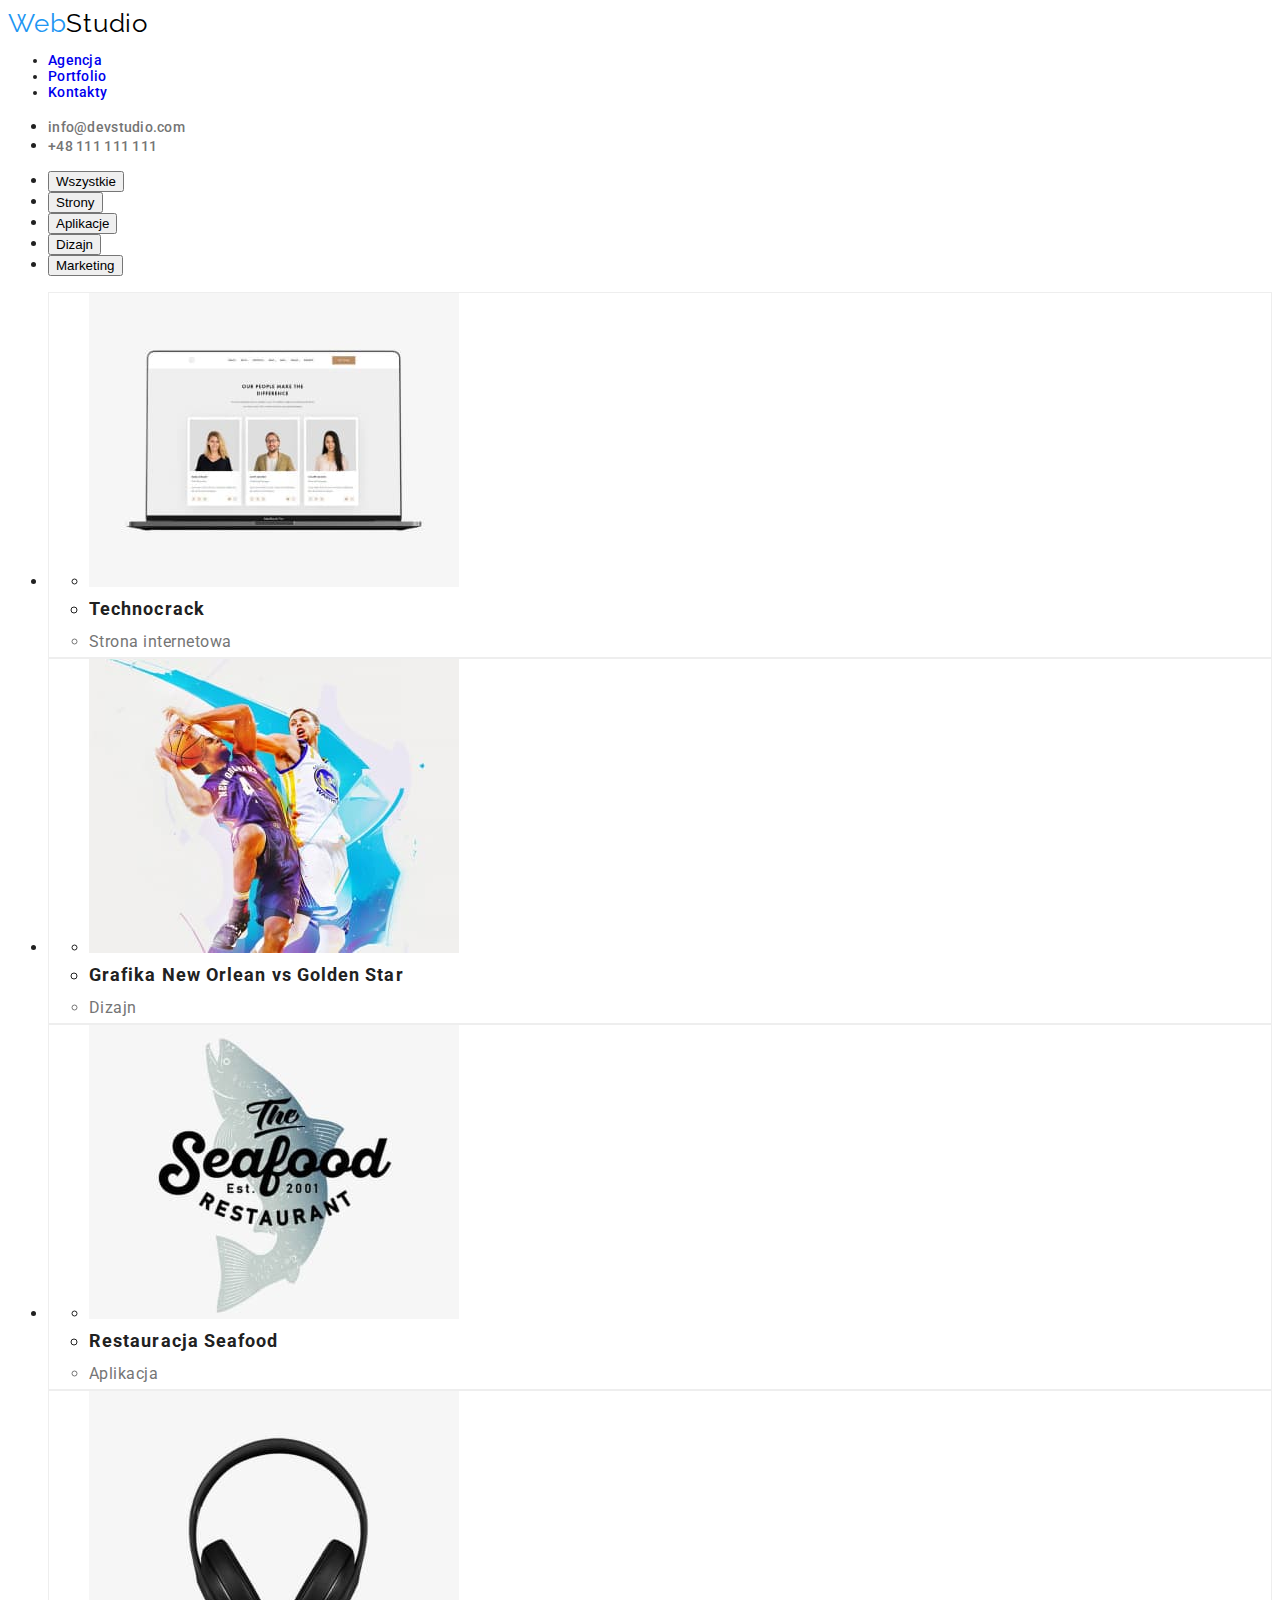
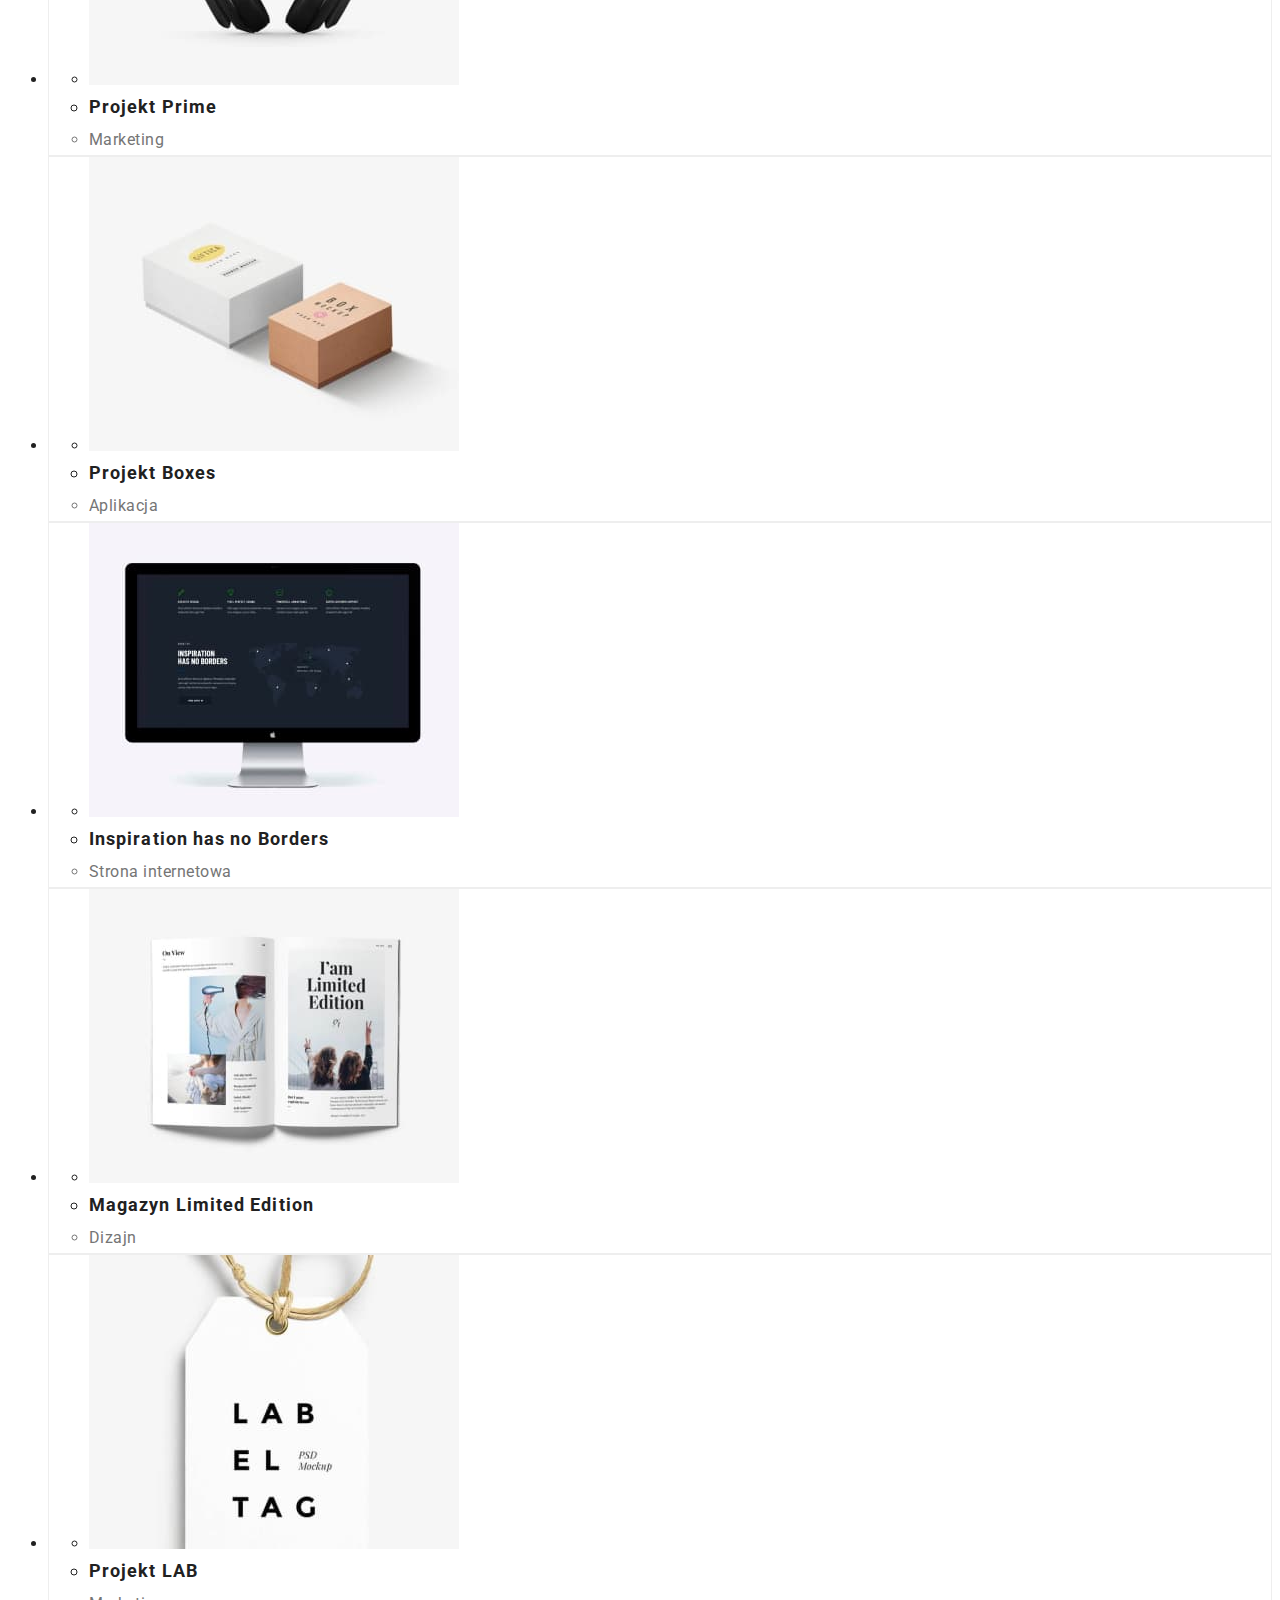
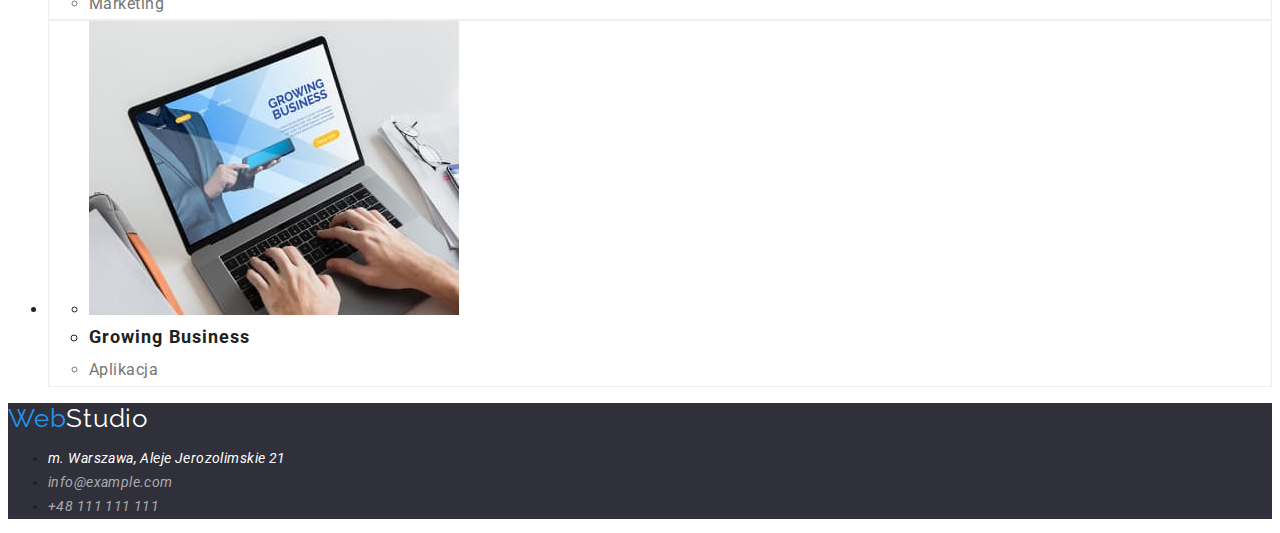
==== portfolio.html @ 69346196 "Cloning second homework" ====
<!DOCTYPE html>
<html lang="pl">
  <head>
    <meta charset="UTF-8" />
    <meta http-equiv="X-UA-Compatible" content="IE=edge" />
    <meta name="viewport" content="width=device-width, initial-scale=1.0" />
    <link rel="preconnect" href="https://fonts.googleapis.com" />
    <link rel="preconnect" href="https://fonts.gstatic.com" crossorigin />
    <link
      href="https://fonts.googleapis.com/css2?family=Raleway:wght@700&family=Roboto:wght@400;500;700;900&display=swap"
      rel="stylesheet"
    />
    <link rel="stylesheet" href="./css/styles.css" />
    <title>Portfolio</title>
  </head>

  <body class="body">
    <header class="header">
      <a class="webstudio-link" href="#"
        ><span class="blue-web">Web</span>Studio</a
      >

      <nav class="header-nav">
        <ul class="nav-list">
          <li class="nav-item">
            <a class="nav-agency link" href="index.html#agency">Agencja</a>
          </li>
          <li class="nav-item">
            <a class="nav-portfolio link" href="index.html#portfolio"
              >Portfolio</a
            >
          </li>
          <li class="nav-item">
            <a class="nav-contact link" href="#contact">Kontakty</a>
          </li>
        </ul>
      </nav>

      <ul class="header-contact">
        <li class="header-contact-item">
          <a class="header-mail link" href="mailto:info@devstudio.com"
            >info@devstudio.com</a
          >
        </li>
        <li class="header-contact-item">
          <a class="header-tel link" href="tel:+48111111111">+48 111 111 111</a>
        </li>
      </ul>
    </header>
    <main class="p-main" id="portfolio">
      <ul class="p-buttons">
        <li class="p-button">
          <button class="p-button-all button" type="button">Wszystkie</button>
        </li>
        <li class="p-button">
          <button class="p-button-sites button" type="button">Strony</button>
        </li>
        <li class="p-button">
          <button class="p-button-apps button" type="button">Aplikacje</button>
        </li>
        <li class="p-button">
          <button class="p-button-designe button" type="button">Dizajn</button>
        </li>
        <li class="p-button">
          <button class="p-button-marketing button" type="button">
            Marketing
          </button>
        </li>
      </ul>
      <ul class="p-projects">
        <li class="p-project">
          <ul class="p-project-section">
            <li class="p-project-img">
              <img
                src="./images/portfolio/portfolio_img1.jpg"
                alt="Stronka referująca 3 pracowników."
                width="370"
                height="294"
              />
            </li>
            <li class="p-project-title">Technocrack</li>
            <li class="p-project-category">Strona internetowa</li>
          </ul>
        </li>
        <li class="p-project">
          <ul class="p-project-section">
            <li class="p-project-img">
              <img
                src="./images/portfolio/portfolio_img2.jpg"
                alt="Dwóch rywalizujących koszykarzy w trakcie gry na abstrakcyjnym tle."
                width="370"
                height="294"
              />
            </li>
            <li class="p-project-title">Grafika New Orlean vs Golden Star</li>
            <li class="p-project-category">Dizajn</li>
          </ul>
        </li>
        <li class="p-project">
          <ul class="p-project-section">
            <li class="p-project-img">
              <img
                src="./images/portfolio/portfolio_img3.jpg"
                alt="Logo restauracji Seafood."
                width="370"
                height="294"
              />
            </li>
            <li class="p-project-title">Restauracja Seafood</li>
            <li class="p-project-category">Aplikacja</li>
          </ul>
        </li>
        <li class="p-project">
          <ul class="p-project-section">
            <li class="p-project-img">
              <img
                src="./images/portfolio/portfolio_img4.jpg"
                alt="Czarne słuchawki bezprzewodowe."
                width="370"
                height="294"
              />
            </li>
            <li class="p-project-title">Projekt Prime</li>
            <li class="p-project-category">Marketing</li>
          </ul>
        </li>
        <li class="p-project">
          <ul class="p-project-section">
            <li class="p-project-img">
              <img
                src="./images/portfolio/portfolio_img5.jpg"
                alt="Dwa pudełka, białe i brązowe, dwa razy mniejsze od białego."
                width="370"
                height="294"
              />
            </li>
            <li class="p-project-title">Projekt Boxes</li>
            <li class="p-project-category">Aplikacja</li>
          </ul>
        </li>
        <li class="p-project">
          <ul class="p-project-section">
            <li class="p-project-img">
              <img
                src="./images/portfolio/portfolio_img6.jpg"
                alt="Monitor wyświetlający stronę internetową z ciemnym motywem, dużym nagłówkiem INSPIRATION HAS NO BOUNDS i obrazem mapy."
                width="370"
                height="294"
              />
            </li>
            <li class="p-project-title">Inspiration has no Borders</li>
            <li class="p-project-category">Strona internetowa</li>
          </ul>
        </li>
        <li class="p-project">
          <ul class="p-project-section">
            <li class="p-project-img">
              <img
                src="./images/portfolio/portfolio_img7.jpg"
                alt="Otwarty magazyn z dwoma zdjęciami ludzi na lewej stronie i jednym większym z napisem I'am Limited Edition na prawej"
                width="370"
                height="294"
              />
            </li>
            <li class="p-project-title">Magazyn Limited Edition</li>
            <li class="p-project-category">Dizajn</li>
          </ul>
        </li>
        <li class="p-project">
          <ul class="p-project-section">
            <li class="p-project-img">
              <img
                src="./images/portfolio/portfolio_img8.jpg"
                alt="Metka z napisem LAB EL PSD Mockup TAG, napisane w 3 wierszach."
                width="370"
                height="294"
              />
            </li>
            <li class="p-project-title">Projekt LAB</li>
            <li class="p-project-category">Marketing</li>
          </ul>
        </li>
        <li class="p-project">
          <ul class="p-project-section">
            <li class="p-project-img">
              <img
                src="./images/portfolio/portfolio_img9.jpg"
                alt="Laptop wyświetlający stronę z nagłówkiem GROWING BUSINESS, na klawiaturze są widoczne ręce osoby."
                width="370"
                height="294"
              />
            </li>
            <li class="p-project-title">Growing Business</li>
            <li class="p-project-category">Aplikacja</li>
          </ul>
        </li>
      </ul>
    </main>

    <footer class="footer">
      <a class="webstudio-link-footer link" href="#"
        ><span class="blue-web">Web</span>Studio</a
      >
      <address class="address-links" id="contact">
        <ul class="address-list">
          <li class="address-list-item">
            <a
              class="address-map-link link"
              href="https://goo.gl/maps/vezHriHCtBqviJeg8"
              target="_blank"
              >m. Warszawa, Aleje Jerozolimskie 21</a
            >
          </li>
          <li class="address-list-item">
            <a class="address-mail link" href="mailto:info@example.com"
              >info@example.com</a
            >
          </li>
          <li class="address-list-item">
            <a class="address-tel link" href="tel:+48111111111"
              >+48 111 111 111</a
            >
          </li>
        </ul>
      </address>
    </footer>
  </body>
</html>
---- css/styles.css ----
.body {
  font-family: "Roboto", sans-serif;
  color: #212121;
}
.webstudio-link {
  font-family: "Raleway", sans-serif;
  color: #000000;
  text-decoration: none;
  font-size: 26px;
  line-height: 1.19;
  letter-spacing: 0.03em;
}
.blue-web {
  color: #2196f3;
}
.nav-list {
  font-weight: 500;
  color: #212121;
  font-size: 14px;
  line-height: 1.14;
  letter-spacing: 0.02em;
}
.header-mail,
.header-tel {
  font-weight: 500;
  color: #757575;
  font-size: 14px;
  line-height: 1.14;
  letter-spacing: 0.02em;
}
.link {
  text-decoration: none;
}
.nav-agency:visited,
.nav-portfolio:visited,
.nav-contact:visited {
  color: #212121;
}
.link:hover,
.link:focus {
  color: #2196f3;
}
.button:hover,
.button:focus {
  color: #ffffff;
  background-color: #2196f3;
}
.button {
  cursor: pointer;
}
.header-block {
  background-color: #2f303a;
}
.main-header-text {
  color: #ffffff;
  font-weight: 900;
  font-size: 44px;
  line-height: 1.36;
  text-align: center;
  letter-spacing: 0.06em;
  text-transform: uppercase;
}
.header-button {
  font-weight: 700;
  font-size: 16px;
  line-height: 1.88;
  display: flex;
  align-items: center;
  text-align: center;
  letter-spacing: 0.06em;
}
.asset {
  font-size: 14px;
  line-height: 1.14;
  letter-spacing: 0.03em;
  text-transform: uppercase;
}
.asset-text {
  font-weight: 400;
  font-size: 14px;
  line-height: 1.71;
  letter-spacing: 0.03em;
  color: #757575;
}
.portfolio-header {
  font-size: 36px;
  line-height: 1.31;
  text-align: center;
  letter-spacing: 0.03em;
}
.team-block {
  background: #f5f4fa;
}
.team-member {
  background: #ffffff;
}
.member-name {
  font-weight: 500;
  font-size: 16px;
  line-height: 1.9;
  text-align: center;
  letter-spacing: 0.03em;
}
.member-job {
  font-size: 16px;
  line-height: 1.9;
  text-align: center;
  letter-spacing: 0.03em;
  color: #757575;
}
.footer {
  background: #2f303a;
}
.webstudio-link-footer {
  font-family: "Raleway", sans-serif;
  text-decoration: none;
  font-size: 26px;
  line-height: 1.19;
  letter-spacing: 0.03em;
  color: #ffffff;
}
.address-list {
  font-size: 14px;
  line-height: 1.71;
  letter-spacing: 0.03em;
}
.address-map-link {
  color: #ffffff;
}
.address-mail,
.address-tel {
  color: rgba(255, 255, 255, 0.6);
}
.p-project-section {
  border: 1px solid #eeeeee;
}
.p-project-title {
  font-weight: 700;
  font-size: 18px;
  line-height: 2;
  letter-spacing: 0.06em;
}
.p-project-category {
  font-size: 16px;
  line-height: 1.88;
  letter-spacing: 0.03em;
  color: #757575;
}
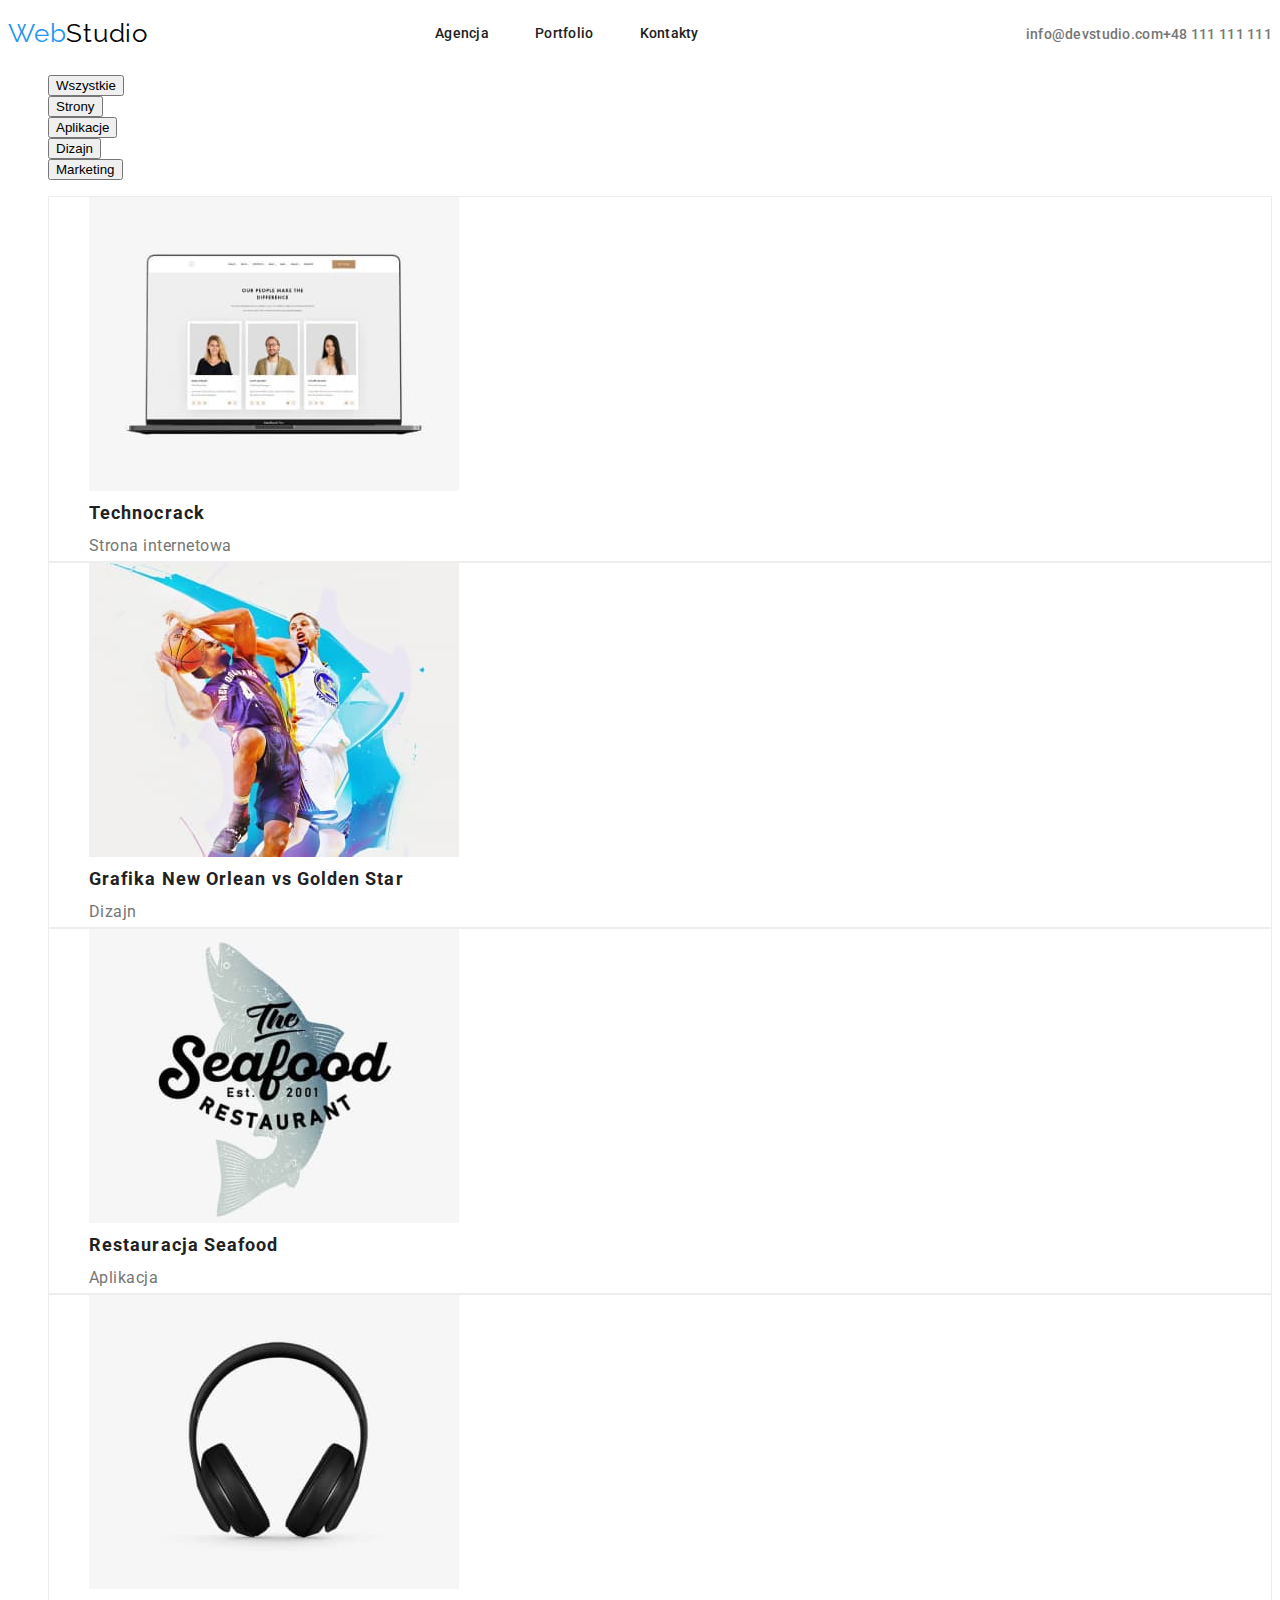
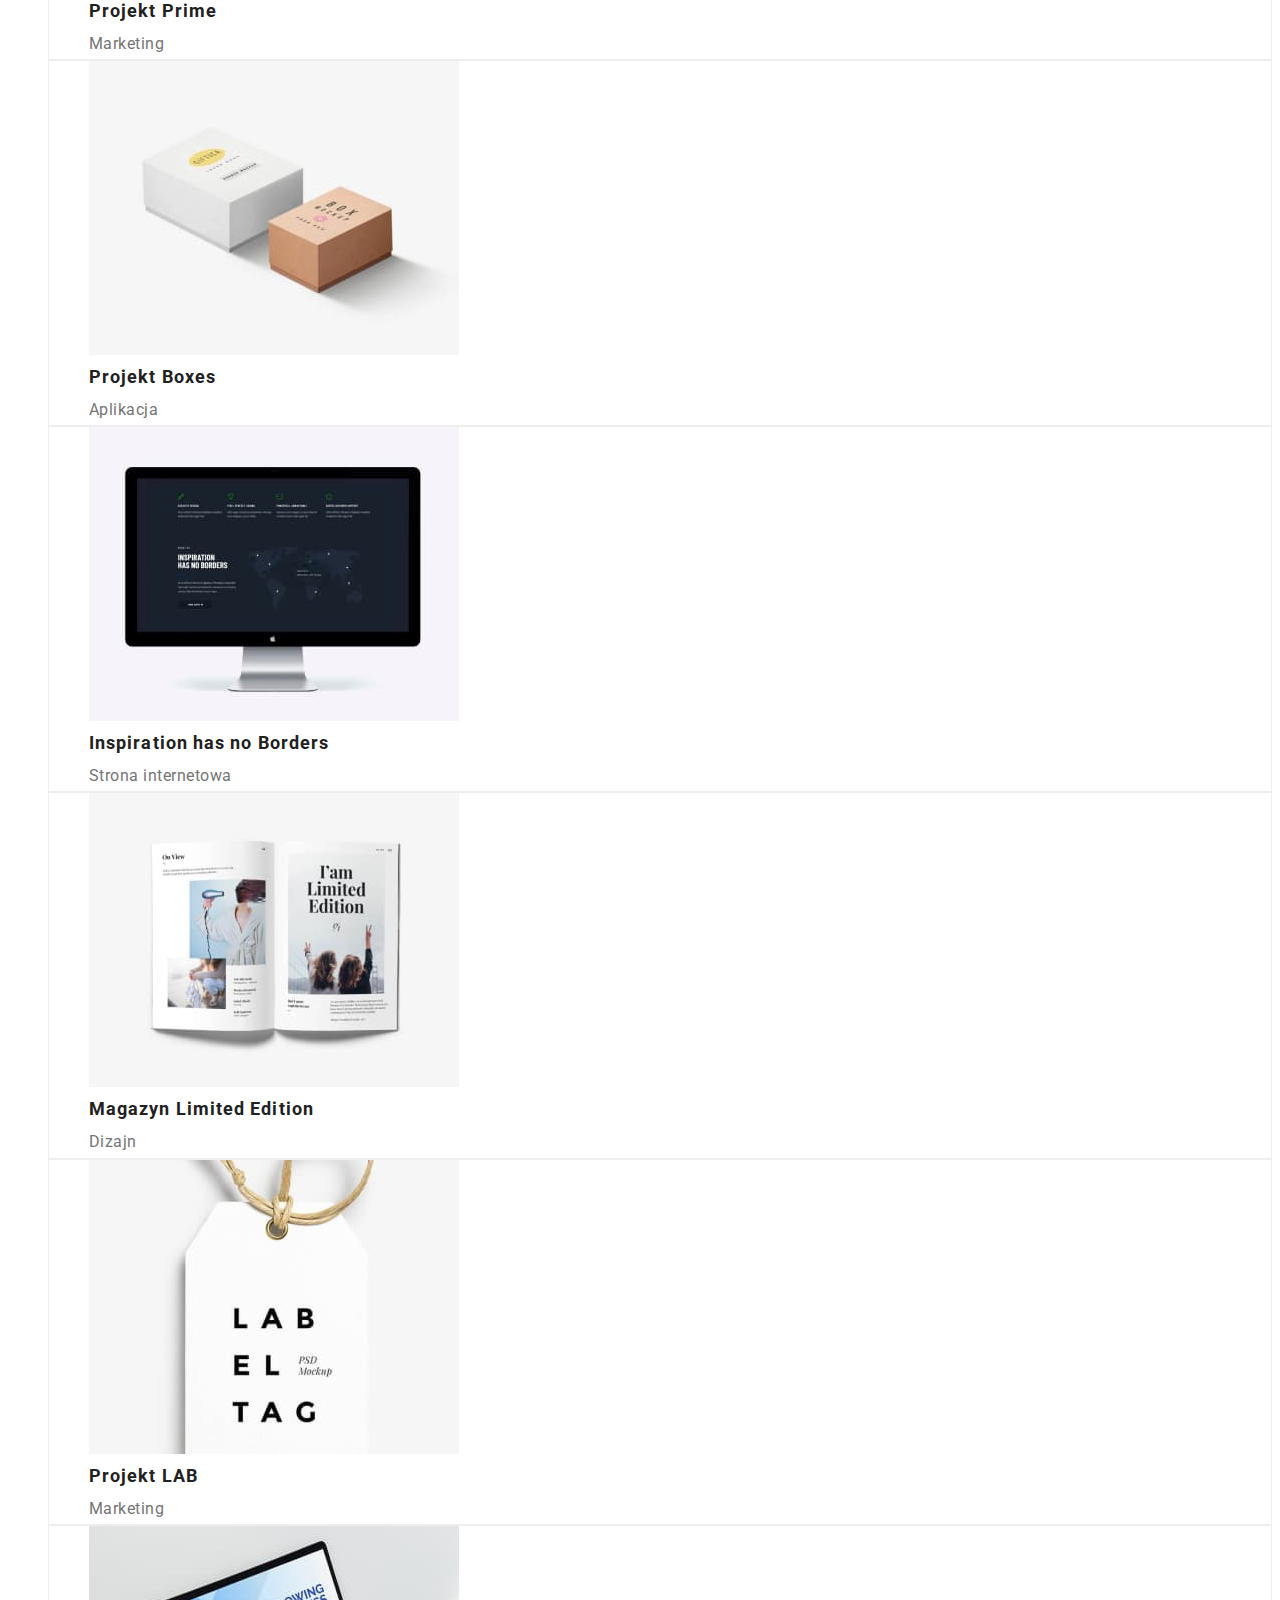
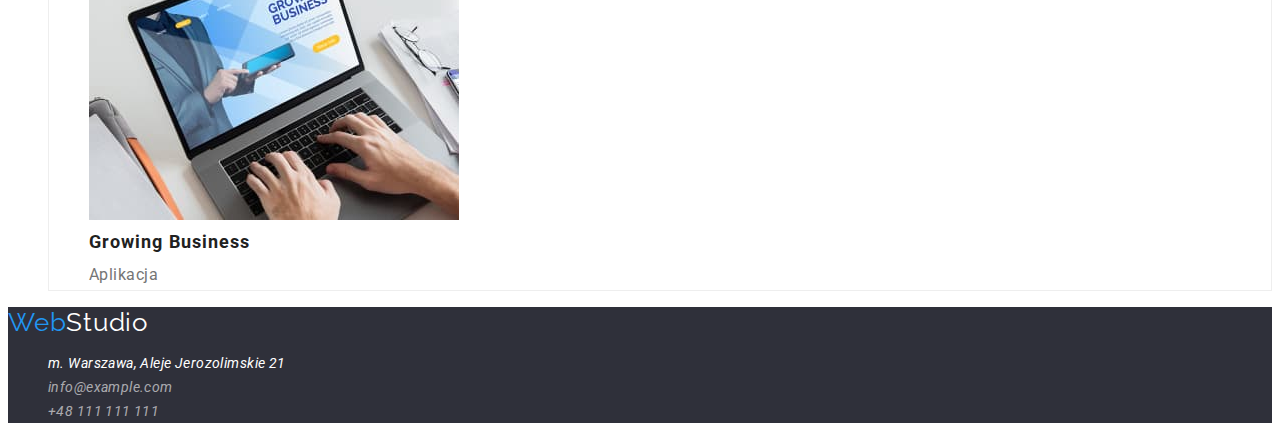
==== commit d2f31129: "Added some flex containers" ====
--- a/portfolio.html
+++ b/portfolio.html
@@ -4,6 +4,13 @@
     <meta charset="UTF-8" />
     <meta http-equiv="X-UA-Compatible" content="IE=edge" />
     <meta name="viewport" content="width=device-width, initial-scale=1.0" />
+    <link
+      rel="stylesheet"
+      href="https://cdnjs.cloudflare.com/ajax/libs/modern-normalize/1.1.0/modern-normalize.min.css"
+      integrity="sha512-wpPYUAdjBVSE4KJnH1VR1HeZfpl1ub8YT/NKx4PuQ5NmX2tKuGu6U/JRp5y+Y8XG2tV+wKQpNHVUX03MfMFn9Q=="
+      crossorigin="anonymous"
+      referrerpolicy="no-referrer"
+    />
     <link rel="preconnect" href="https://fonts.googleapis.com" />
     <link rel="preconnect" href="https://fonts.gstatic.com" crossorigin />
     <link
--- a/css/styles.css
+++ b/css/styles.css
@@ -2,6 +2,16 @@
   font-family: "Roboto", sans-serif;
   color: #212121;
 }
+ul {
+  list-style-type: none;
+}
+
+.header {
+  display: flex;
+  justify-content: space-between;
+  align-items: center;
+}
+
 .webstudio-link {
   font-family: "Raleway", sans-serif;
   color: #000000;
@@ -13,13 +23,27 @@
 .blue-web {
   color: #2196f3;
 }
+
 .nav-list {
   font-weight: 500;
   color: #212121;
   font-size: 14px;
   line-height: 1.14;
   letter-spacing: 0.02em;
-}
+  display: flex;
+  justify-content: space-evenly;
+  padding: 0%;
+}
+.nav-item {
+  margin-right: 46px;
+}
+.nav-item:nth-child(3) {
+  margin-right: 0px;
+}
+.header-contact {
+  display: flex;
+}
+
 .header-mail,
 .header-tel {
   font-weight: 500;
@@ -31,6 +55,11 @@
 .link {
   text-decoration: none;
 }
+.nav-agency,
+.nav-portfolio,
+.nav-contact {
+  color: #212121;
+}
 .nav-agency:visited,
 .nav-portfolio:visited,
 .nav-contact:visited {
@@ -61,13 +90,21 @@
   text-transform: uppercase;
 }
 .header-button {
+  font-family: "Roboto";
+  font-style: normal;
   font-weight: 700;
   font-size: 16px;
-  line-height: 1.88;
+  line-height: 30px;
   display: flex;
   align-items: center;
   text-align: center;
   letter-spacing: 0.06em;
+  color: #ffffff;
+  background-color: #2196f3;
+  padding: 10px 41px 10px 42px;
+}
+.assets {
+  display: flex;
 }
 .asset {
   font-size: 14px;
@@ -82,18 +119,43 @@
   letter-spacing: 0.03em;
   color: #757575;
 }
+
 .portfolio-header {
   font-size: 36px;
   line-height: 1.31;
   text-align: center;
   letter-spacing: 0.03em;
 }
+.portfolio-gallery {
+  display: flex;
+}
+.gallery {
+  margin-right: 30px;
+}
+.gallery:nth-child(3) {
+  margin-right: 0;
+}
+.team-header {
+  font-weight: 700;
+  font-size: 36px;
+  line-height: 42px;
+  text-align: center;
+  letter-spacing: 0.03em;
+}
 .team-block {
   background: #f5f4fa;
 }
+.team-list {
+  display: flex;
+}
 .team-member {
+  margin-right: 30px;
   background: #ffffff;
 }
+.team-member:nth-child(4) {
+  margin-right: 0;
+}
+
 .member-name {
   font-weight: 500;
   font-size: 16px;
@@ -146,3 +208,6 @@
   letter-spacing: 0.03em;
   color: #757575;
 }
+.container {
+  width: 1200px;
+}
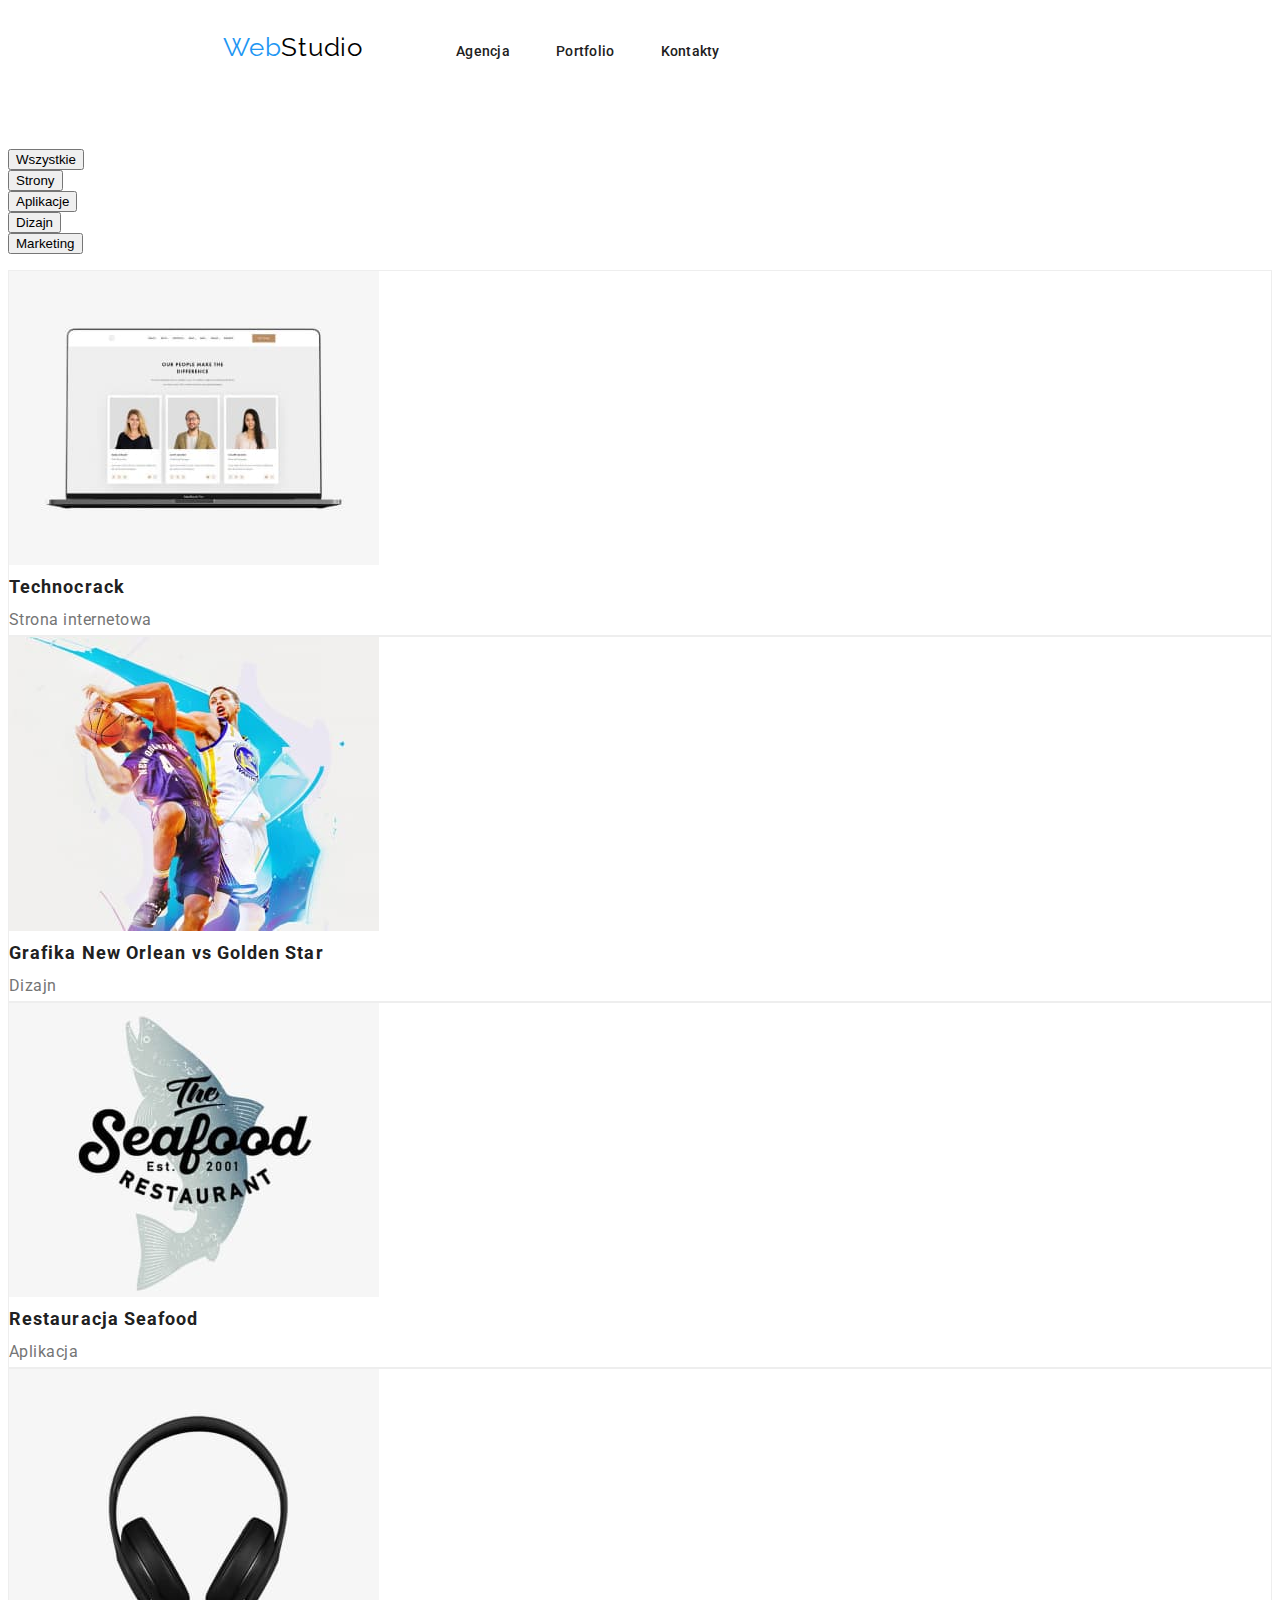
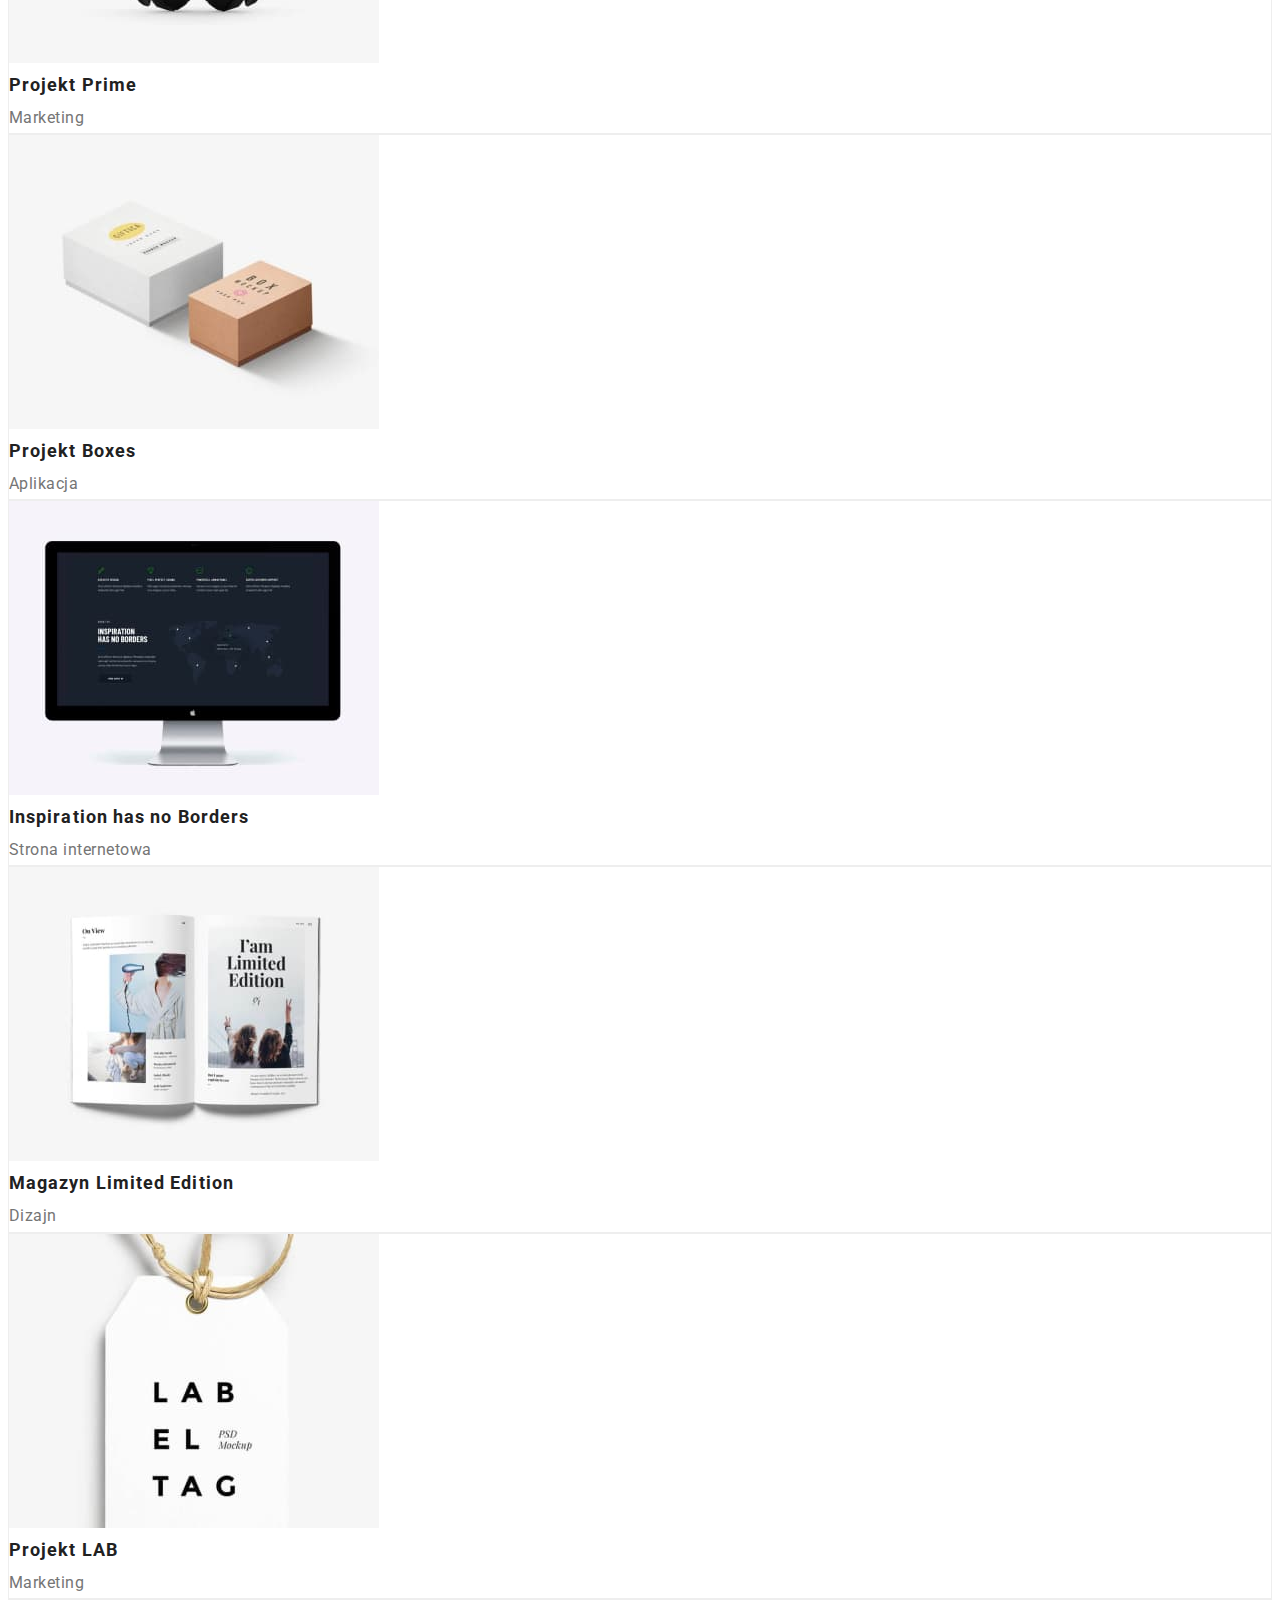
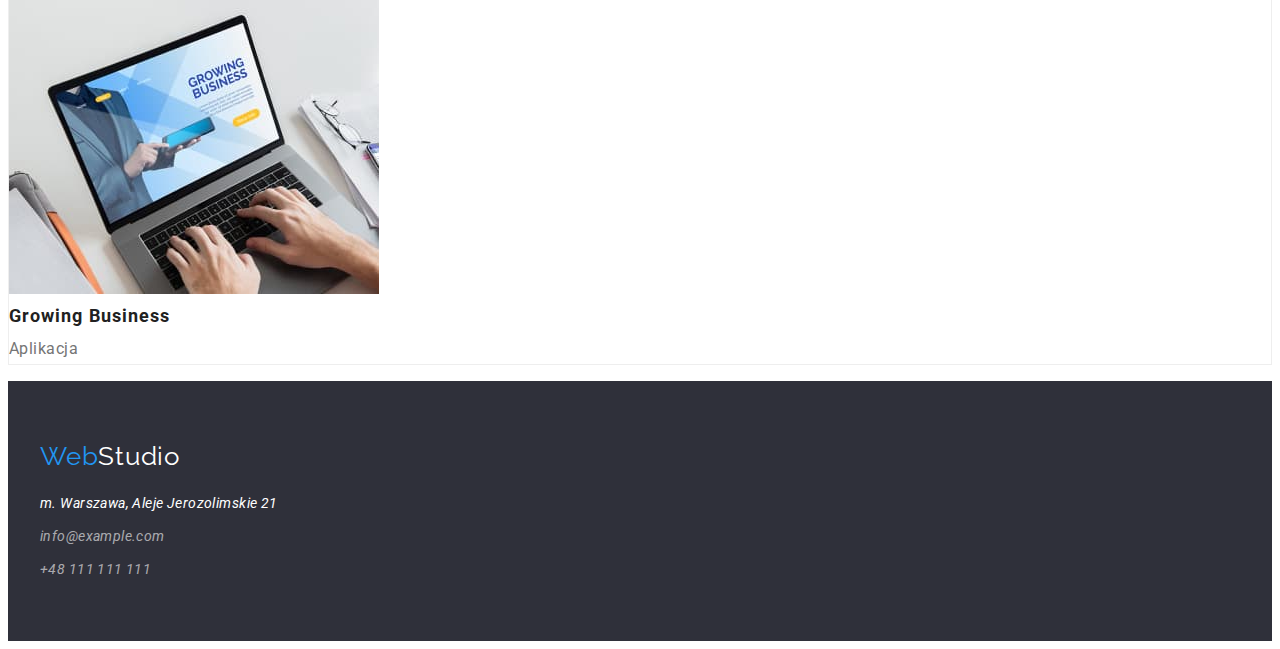
==== commit c5703227: "Edited main page: Studio" ====
--- a/portfolio.html
+++ b/portfolio.html
@@ -26,7 +26,6 @@
       <a class="webstudio-link" href="#"
         ><span class="blue-web">Web</span>Studio</a
       >
-
       <nav class="header-nav">
         <ul class="nav-list">
           <li class="nav-item">
@@ -42,7 +41,6 @@
           </li>
         </ul>
       </nav>
-
       <ul class="header-contact">
         <li class="header-contact-item">
           <a class="header-mail link" href="mailto:info@devstudio.com"
@@ -205,31 +203,35 @@
     </main>
 
     <footer class="footer">
-      <a class="webstudio-link-footer link" href="#"
-        ><span class="blue-web">Web</span>Studio</a
-      >
-      <address class="address-links" id="contact">
-        <ul class="address-list">
-          <li class="address-list-item">
-            <a
-              class="address-map-link link"
-              href="https://goo.gl/maps/vezHriHCtBqviJeg8"
-              target="_blank"
-              >m. Warszawa, Aleje Jerozolimskie 21</a
-            >
-          </li>
-          <li class="address-list-item">
-            <a class="address-mail link" href="mailto:info@example.com"
-              >info@example.com</a
-            >
-          </li>
-          <li class="address-list-item">
-            <a class="address-tel link" href="tel:+48111111111"
-              >+48 111 111 111</a
-            >
-          </li>
-        </ul>
-      </address>
+      <div class="container">
+        <div class="footer-block">
+          <a class="webstudio-link-footer link" href="#"
+            ><span class="blue-web">Web</span>Studio</a
+          >
+          <address class="address-links" id="contact">
+            <ul class="address-list">
+              <li class="address-list-item">
+                <a
+                  class="address-map-link link"
+                  href="https://goo.gl/maps/aFRLkCgBxppGDL6R9"
+                  target="_blank"
+                  >m. Warszawa, Aleje Jerozolimskie 21</a
+                >
+              </li>
+              <li class="address-list-item">
+                <a class="address-mail link" href="mailto:info@example.com"
+                  >info@example.com</a
+                >
+              </li>
+              <li class="address-list-item">
+                <a class="address-tel link" href="tel:+48111111111"
+                  >+48 111 111 111</a
+                >
+              </li>
+            </ul>
+          </address>
+        </div>
+      </div>
     </footer>
   </body>
 </html>
--- a/css/styles.css
+++ b/css/styles.css
@@ -4,14 +4,14 @@
 }
 ul {
   list-style-type: none;
+  padding: 0;
 }
 
 .header {
   display: flex;
-  justify-content: space-between;
-  align-items: center;
-}
-
+  margin: 0;
+  align-items: baseline;
+}
 .webstudio-link {
   font-family: "Raleway", sans-serif;
   color: #000000;
@@ -19,6 +19,7 @@
   font-size: 26px;
   line-height: 1.19;
   letter-spacing: 0.03em;
+  margin: 24px 93px 25px 215px;
 }
 .blue-web {
   color: #2196f3;
@@ -32,16 +33,16 @@
   letter-spacing: 0.02em;
   display: flex;
   justify-content: space-evenly;
-  padding: 0%;
+  margin-right: 600px;
 }
 .nav-item {
   margin-right: 46px;
 }
-.nav-item:nth-child(3) {
-  margin-right: 0px;
-}
+
 .header-contact {
   display: flex;
+  justify-content: flex-end;
+  margin-right: 227px;
 }
 
 .header-mail,
@@ -52,6 +53,9 @@
   line-height: 1.14;
   letter-spacing: 0.02em;
 }
+.header-mail {
+  margin-right: 50px;
+}
 .link {
   text-decoration: none;
 }
@@ -79,6 +83,11 @@
 }
 .header-block {
   background-color: #2f303a;
+  display: flex;
+  flex-direction: column;
+  align-items: center;
+  padding-bottom: 200px;
+  margin-bottom: 94px;
 }
 .main-header-text {
   color: #ffffff;
@@ -88,6 +97,9 @@
   text-align: center;
   letter-spacing: 0.06em;
   text-transform: uppercase;
+  width: 696px;
+  margin: 0;
+  padding: 200px 0 30px 0;
 }
 .header-button {
   font-family: "Roboto";
@@ -95,7 +107,6 @@
   font-weight: 700;
   font-size: 16px;
   line-height: 30px;
-  display: flex;
   align-items: center;
   text-align: center;
   letter-spacing: 0.06em;
@@ -103,14 +114,21 @@
   background-color: #2196f3;
   padding: 10px 41px 10px 42px;
 }
+.assets-block {
+  display: flex;
+}
 .assets {
-  display: flex;
+  padding-right: 30px;
+}
+.assets:nth-child(4) {
+  padding-right: 0;
 }
 .asset {
   font-size: 14px;
   line-height: 1.14;
   letter-spacing: 0.03em;
   text-transform: uppercase;
+  padding-bottom: 10px;
 }
 .asset-text {
   font-weight: 400;
@@ -118,6 +136,7 @@
   line-height: 1.71;
   letter-spacing: 0.03em;
   color: #757575;
+  margin-bottom: 94px;
 }
 
 .portfolio-header {
@@ -125,9 +144,12 @@
   line-height: 1.31;
   text-align: center;
   letter-spacing: 0.03em;
+  margin-bottom: 50px;
 }
 .portfolio-gallery {
   display: flex;
+  justify-content: space-between;
+  padding-bottom: 94px;
 }
 .gallery {
   margin-right: 30px;
@@ -141,12 +163,17 @@
   line-height: 42px;
   text-align: center;
   letter-spacing: 0.03em;
+  padding-top: 94px;
+  margin: 0 0 50px;
 }
 .team-block {
+  width: auto;
   background: #f5f4fa;
 }
 .team-list {
   display: flex;
+  justify-content: space-between;
+  padding-bottom: 94px;
 }
 .team-member {
   margin-right: 30px;
@@ -155,7 +182,6 @@
 .team-member:nth-child(4) {
   margin-right: 0;
 }
-
 .member-name {
   font-weight: 500;
   font-size: 16px;
@@ -172,6 +198,9 @@
 }
 .footer {
   background: #2f303a;
+}
+.footer-block {
+  padding: 60px 0;
 }
 .webstudio-link-footer {
   font-family: "Raleway", sans-serif;
@@ -185,6 +214,13 @@
   font-size: 14px;
   line-height: 1.71;
   letter-spacing: 0.03em;
+  margin: 20px 0 0 0;
+}
+.address-list-item {
+  margin-bottom: 9px;
+}
+.address-list-item:nth-child(3) {
+  margin-bottom: 0;
 }
 .address-map-link {
   color: #ffffff;
@@ -210,4 +246,5 @@
 }
 .container {
   width: 1200px;
-}
+  margin: 0 auto;
+}
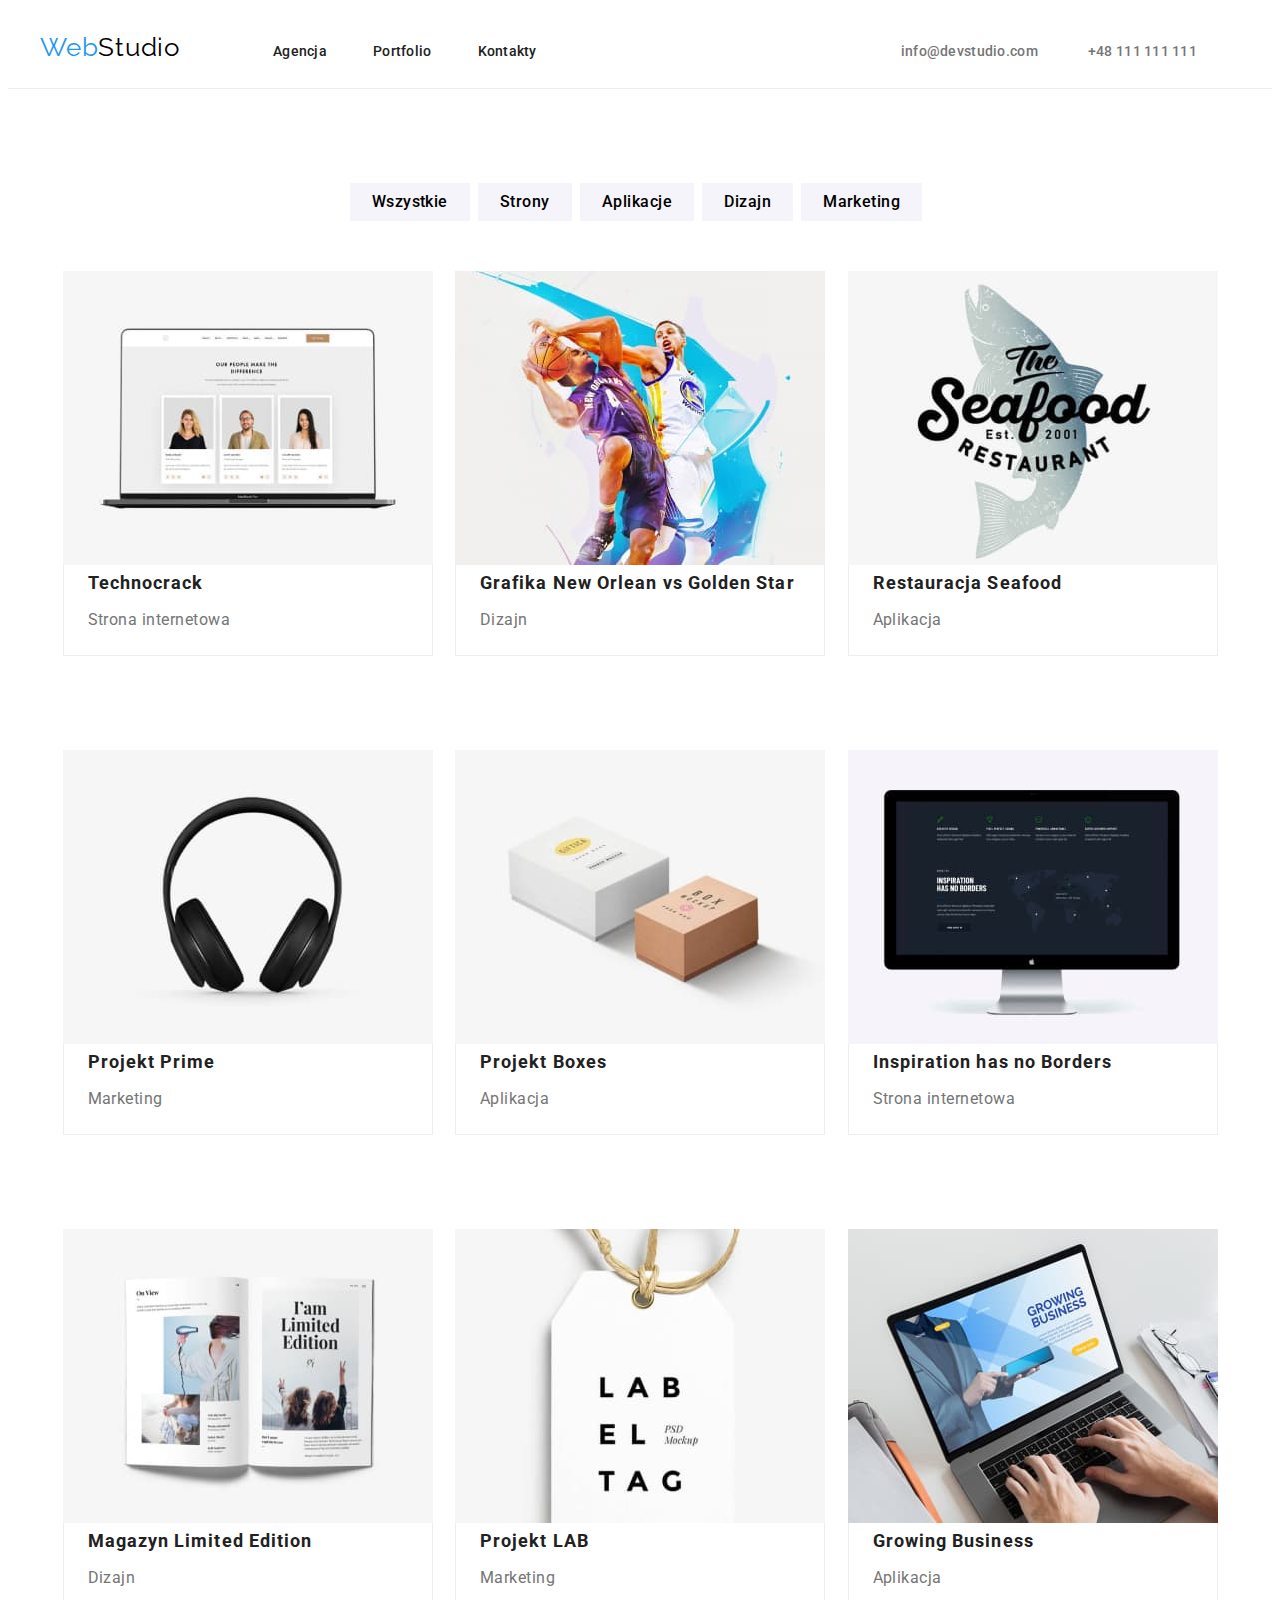
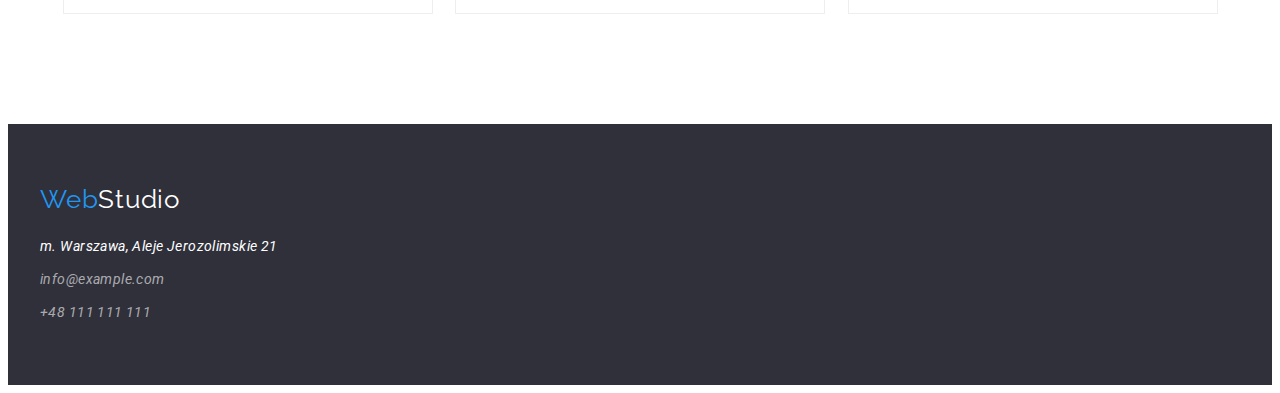
==== commit 010fe589: "finalized third homework" ====
--- a/portfolio.html
+++ b/portfolio.html
@@ -23,183 +23,209 @@
 
   <body class="body">
     <header class="header">
-      <a class="webstudio-link" href="#"
-        ><span class="blue-web">Web</span>Studio</a
-      >
-      <nav class="header-nav">
-        <ul class="nav-list">
-          <li class="nav-item">
-            <a class="nav-agency link" href="index.html#agency">Agencja</a>
-          </li>
-          <li class="nav-item">
-            <a class="nav-portfolio link" href="index.html#portfolio"
-              >Portfolio</a
-            >
-          </li>
-          <li class="nav-item">
-            <a class="nav-contact link" href="#contact">Kontakty</a>
-          </li>
-        </ul>
-      </nav>
-      <ul class="header-contact">
-        <li class="header-contact-item">
-          <a class="header-mail link" href="mailto:info@devstudio.com"
-            >info@devstudio.com</a
+      <div class="container">
+        <div class="header-flex">
+          <a class="webstudio-link" href="#"
+            ><span class="blue-web">Web</span>Studio</a
           >
-        </li>
-        <li class="header-contact-item">
-          <a class="header-tel link" href="tel:+48111111111">+48 111 111 111</a>
-        </li>
-      </ul>
+          <nav class="header-nav">
+            <ul class="nav-list">
+              <li class="nav-item">
+                <a class="nav-agency link" href="index.html#agency">Agencja</a>
+              </li>
+              <li class="nav-item">
+                <a class="nav-portfolio link" href="index.html#portfolio"
+                  >Portfolio</a
+                >
+              </li>
+              <li class="nav-item">
+                <a class="nav-contact link" href="#contact">Kontakty</a>
+              </li>
+            </ul>
+          </nav>
+          <ul class="header-contact">
+            <li class="header-contact-item">
+              <a class="header-mail link" href="mailto:info@devstudio.com"
+                >info@devstudio.com</a
+              >
+            </li>
+            <li class="header-contact-item">
+              <a class="header-tel link" href="tel:+48111111111"
+                >+48 111 111 111</a
+              >
+            </li>
+          </ul>
+        </div>
+      </div>
     </header>
     <main class="p-main" id="portfolio">
-      <ul class="p-buttons">
-        <li class="p-button">
-          <button class="p-button-all button" type="button">Wszystkie</button>
-        </li>
-        <li class="p-button">
-          <button class="p-button-sites button" type="button">Strony</button>
-        </li>
-        <li class="p-button">
-          <button class="p-button-apps button" type="button">Aplikacje</button>
-        </li>
-        <li class="p-button">
-          <button class="p-button-designe button" type="button">Dizajn</button>
-        </li>
-        <li class="p-button">
-          <button class="p-button-marketing button" type="button">
-            Marketing
-          </button>
-        </li>
-      </ul>
-      <ul class="p-projects">
-        <li class="p-project">
-          <ul class="p-project-section">
-            <li class="p-project-img">
-              <img
-                src="./images/portfolio/portfolio_img1.jpg"
-                alt="Stronka referująca 3 pracowników."
-                width="370"
-                height="294"
-              />
-            </li>
-            <li class="p-project-title">Technocrack</li>
-            <li class="p-project-category">Strona internetowa</li>
-          </ul>
-        </li>
-        <li class="p-project">
-          <ul class="p-project-section">
-            <li class="p-project-img">
-              <img
-                src="./images/portfolio/portfolio_img2.jpg"
-                alt="Dwóch rywalizujących koszykarzy w trakcie gry na abstrakcyjnym tle."
-                width="370"
-                height="294"
-              />
-            </li>
-            <li class="p-project-title">Grafika New Orlean vs Golden Star</li>
-            <li class="p-project-category">Dizajn</li>
-          </ul>
-        </li>
-        <li class="p-project">
-          <ul class="p-project-section">
-            <li class="p-project-img">
-              <img
-                src="./images/portfolio/portfolio_img3.jpg"
-                alt="Logo restauracji Seafood."
-                width="370"
-                height="294"
-              />
-            </li>
-            <li class="p-project-title">Restauracja Seafood</li>
-            <li class="p-project-category">Aplikacja</li>
-          </ul>
-        </li>
-        <li class="p-project">
-          <ul class="p-project-section">
-            <li class="p-project-img">
-              <img
-                src="./images/portfolio/portfolio_img4.jpg"
-                alt="Czarne słuchawki bezprzewodowe."
-                width="370"
-                height="294"
-              />
-            </li>
-            <li class="p-project-title">Projekt Prime</li>
-            <li class="p-project-category">Marketing</li>
-          </ul>
-        </li>
-        <li class="p-project">
-          <ul class="p-project-section">
-            <li class="p-project-img">
-              <img
-                src="./images/portfolio/portfolio_img5.jpg"
-                alt="Dwa pudełka, białe i brązowe, dwa razy mniejsze od białego."
-                width="370"
-                height="294"
-              />
-            </li>
-            <li class="p-project-title">Projekt Boxes</li>
-            <li class="p-project-category">Aplikacja</li>
-          </ul>
-        </li>
-        <li class="p-project">
-          <ul class="p-project-section">
-            <li class="p-project-img">
-              <img
-                src="./images/portfolio/portfolio_img6.jpg"
-                alt="Monitor wyświetlający stronę internetową z ciemnym motywem, dużym nagłówkiem INSPIRATION HAS NO BOUNDS i obrazem mapy."
-                width="370"
-                height="294"
-              />
-            </li>
-            <li class="p-project-title">Inspiration has no Borders</li>
-            <li class="p-project-category">Strona internetowa</li>
-          </ul>
-        </li>
-        <li class="p-project">
-          <ul class="p-project-section">
-            <li class="p-project-img">
-              <img
-                src="./images/portfolio/portfolio_img7.jpg"
-                alt="Otwarty magazyn z dwoma zdjęciami ludzi na lewej stronie i jednym większym z napisem I'am Limited Edition na prawej"
-                width="370"
-                height="294"
-              />
-            </li>
-            <li class="p-project-title">Magazyn Limited Edition</li>
-            <li class="p-project-category">Dizajn</li>
-          </ul>
-        </li>
-        <li class="p-project">
-          <ul class="p-project-section">
-            <li class="p-project-img">
-              <img
-                src="./images/portfolio/portfolio_img8.jpg"
-                alt="Metka z napisem LAB EL PSD Mockup TAG, napisane w 3 wierszach."
-                width="370"
-                height="294"
-              />
-            </li>
-            <li class="p-project-title">Projekt LAB</li>
-            <li class="p-project-category">Marketing</li>
-          </ul>
-        </li>
-        <li class="p-project">
-          <ul class="p-project-section">
-            <li class="p-project-img">
-              <img
-                src="./images/portfolio/portfolio_img9.jpg"
-                alt="Laptop wyświetlający stronę z nagłówkiem GROWING BUSINESS, na klawiaturze są widoczne ręce osoby."
-                width="370"
-                height="294"
-              />
-            </li>
-            <li class="p-project-title">Growing Business</li>
-            <li class="p-project-category">Aplikacja</li>
-          </ul>
-        </li>
-      </ul>
+      <div class="container">
+        <ul class="p-buttons">
+          <li class="p-button-item">
+            <button class="p-button button" type="button">Wszystkie</button>
+          </li>
+          <li class="p-button-item">
+            <button class="p-button button" type="button">Strony</button>
+          </li>
+          <li class="p-button-item">
+            <button class="p-button button" type="button">Aplikacje</button>
+          </li>
+          <li class="p-button-item">
+            <button class="p-button button" type="button">Dizajn</button>
+          </li>
+          <li class="p-button-item">
+            <button class="p-button button" type="button">Marketing</button>
+          </li>
+        </ul>
+        <ul class="p-projects">
+          <li class="p-project">
+            <ul class="p-project-section">
+              <li class="p-project-img">
+                <img
+                  src="./images/portfolio/portfolio_img1.jpg"
+                  alt="Stronka referująca 3 pracowników."
+                  width="370"
+                  height="294"
+                />
+              </li>
+              <div class="p-project-texts">
+                <li class="p-project-title">Technocrack</li>
+                <li class="p-project-category">Strona internetowa</li>
+              </div>
+            </ul>
+          </li>
+          <li class="p-project">
+            <ul class="p-project-section">
+              <li class="p-project-img">
+                <img
+                  src="./images/portfolio/portfolio_img2.jpg"
+                  alt="Dwóch rywalizujących koszykarzy w trakcie gry na abstrakcyjnym tle."
+                  width="370"
+                  height="294"
+                />
+              </li>
+              <div class="p-project-texts">
+                <li class="p-project-title">
+                  Grafika New Orlean vs Golden Star
+                </li>
+                <li class="p-project-category">Dizajn</li>
+              </div>
+            </ul>
+          </li>
+          <li class="p-project">
+            <ul class="p-project-section">
+              <li class="p-project-img">
+                <img
+                  src="./images/portfolio/portfolio_img3.jpg"
+                  alt="Logo restauracji Seafood."
+                  width="370"
+                  height="294"
+                />
+              </li>
+              <div class="p-project-texts">
+                <li class="p-project-title">Restauracja Seafood</li>
+                <li class="p-project-category">Aplikacja</li>
+              </div>
+            </ul>
+          </li>
+          <li class="p-project">
+            <ul class="p-project-section">
+              <li class="p-project-img">
+                <img
+                  src="./images/portfolio/portfolio_img4.jpg"
+                  alt="Czarne słuchawki bezprzewodowe."
+                  width="370"
+                  height="294"
+                />
+              </li>
+              <div class="p-project-texts">
+                <li class="p-project-title">Projekt Prime</li>
+                <li class="p-project-category">Marketing</li>
+              </div>
+            </ul>
+          </li>
+          <li class="p-project">
+            <ul class="p-project-section">
+              <li class="p-project-img">
+                <img
+                  src="./images/portfolio/portfolio_img5.jpg"
+                  alt="Dwa pudełka, białe i brązowe, dwa razy mniejsze od białego."
+                  width="370"
+                  height="294"
+                />
+              </li>
+              <div class="p-project-texts">
+                <li class="p-project-title">Projekt Boxes</li>
+                <li class="p-project-category">Aplikacja</li>
+              </div>
+            </ul>
+          </li>
+          <li class="p-project">
+            <ul class="p-project-section">
+              <li class="p-project-img">
+                <img
+                  src="./images/portfolio/portfolio_img6.jpg"
+                  alt="Monitor wyświetlający stronę internetową z ciemnym motywem, dużym nagłówkiem INSPIRATION HAS NO BOUNDS i obrazem mapy."
+                  width="370"
+                  height="294"
+                />
+              </li>
+              <div class="p-project-texts">
+                <li class="p-project-title">Inspiration has no Borders</li>
+                <li class="p-project-category">Strona internetowa</li>
+              </div>
+            </ul>
+          </li>
+          <li class="p-project">
+            <ul class="p-project-section">
+              <li class="p-project-img">
+                <img
+                  src="./images/portfolio/portfolio_img7.jpg"
+                  alt="Otwarty magazyn z dwoma zdjęciami ludzi na lewej stronie i jednym większym z napisem I'am Limited Edition na prawej"
+                  width="370"
+                  height="294"
+                />
+              </li>
+              <div class="p-project-texts">
+                <li class="p-project-title">Magazyn Limited Edition</li>
+                <li class="p-project-category">Dizajn</li>
+              </div>
+            </ul>
+          </li>
+          <li class="p-project">
+            <ul class="p-project-section">
+              <li class="p-project-img">
+                <img
+                  src="./images/portfolio/portfolio_img8.jpg"
+                  alt="Metka z napisem LAB EL PSD Mockup TAG, napisane w 3 wierszach."
+                  width="370"
+                  height="294"
+                />
+              </li>
+              <div class="p-project-texts">
+                <li class="p-project-title">Projekt LAB</li>
+                <li class="p-project-category">Marketing</li>
+              </div>
+            </ul>
+          </li>
+          <li class="p-project">
+            <ul class="p-project-section">
+              <li class="p-project-img">
+                <img
+                  src="./images/portfolio/portfolio_img9.jpg"
+                  alt="Laptop wyświetlający stronę z nagłówkiem GROWING BUSINESS, na klawiaturze są widoczne ręce osoby."
+                  width="370"
+                  height="294"
+                />
+              </li>
+              <div class="p-project-texts">
+                <li class="p-project-title">Growing Business</li>
+                <li class="p-project-category">Aplikacja</li>
+              </div>
+            </ul>
+          </li>
+        </ul>
+      </div>
     </main>
 
     <footer class="footer">
--- a/css/styles.css
+++ b/css/styles.css
@@ -8,8 +8,10 @@
 }
 
 .header {
-  display: flex;
-  margin: 0;
+  border-bottom: solid 1px #ececec;
+}
+.header-flex {
+  display: flex;
   align-items: baseline;
 }
 .webstudio-link {
@@ -19,7 +21,7 @@
   font-size: 26px;
   line-height: 1.19;
   letter-spacing: 0.03em;
-  margin: 24px 93px 25px 215px;
+  margin: 24px 93px 25px 0;
 }
 .blue-web {
   color: #2196f3;
@@ -33,18 +35,16 @@
   letter-spacing: 0.02em;
   display: flex;
   justify-content: space-evenly;
-  margin-right: 600px;
 }
 .nav-item {
   margin-right: 46px;
 }
-
+.nav-item:nth-child(3) {
+  margin-right: 0;
+}
 .header-contact {
   display: flex;
-  justify-content: flex-end;
-  margin-right: 227px;
-}
-
+}
 .header-mail,
 .header-tel {
   font-weight: 500;
@@ -63,6 +63,9 @@
 .nav-portfolio,
 .nav-contact {
   color: #212121;
+}
+.nav-contact {
+  margin-right: 364px;
 }
 .nav-agency:visited,
 .nav-portfolio:visited,
@@ -98,8 +101,7 @@
   letter-spacing: 0.06em;
   text-transform: uppercase;
   width: 696px;
-  margin: 0;
-  padding: 200px 0 30px 0;
+  margin: 200px 0 30px 0;
 }
 .header-button {
   font-family: "Roboto";
@@ -118,17 +120,17 @@
   display: flex;
 }
 .assets {
-  padding-right: 30px;
+  margin: 0 30px 94px 0;
 }
 .assets:nth-child(4) {
-  padding-right: 0;
+  margin-right: 0;
 }
 .asset {
   font-size: 14px;
   line-height: 1.14;
   letter-spacing: 0.03em;
   text-transform: uppercase;
-  padding-bottom: 10px;
+  margin-bottom: 10px;
 }
 .asset-text {
   font-weight: 400;
@@ -136,7 +138,6 @@
   line-height: 1.71;
   letter-spacing: 0.03em;
   color: #757575;
-  margin-bottom: 94px;
 }
 
 .portfolio-header {
@@ -144,12 +145,13 @@
   line-height: 1.31;
   text-align: center;
   letter-spacing: 0.03em;
+  margin-top: 0;
   margin-bottom: 50px;
 }
 .portfolio-gallery {
   display: flex;
   justify-content: space-between;
-  padding-bottom: 94px;
+  margin: 0 0 94px;
 }
 .gallery {
   margin-right: 30px;
@@ -163,17 +165,17 @@
   line-height: 42px;
   text-align: center;
   letter-spacing: 0.03em;
-  padding-top: 94px;
   margin: 0 0 50px;
 }
 .team-block {
   width: auto;
   background: #f5f4fa;
+  padding: 94px 0;
 }
 .team-list {
   display: flex;
   justify-content: space-between;
-  padding-bottom: 94px;
+  margin: 0;
 }
 .team-member {
   margin-right: 30px;
@@ -229,20 +231,63 @@
 .address-tel {
   color: rgba(255, 255, 255, 0.6);
 }
+.p-buttons {
+  display: flex;
+  justify-content: center;
+  margin-top: 94px;
+  margin-bottom: 50px;
+}
+.p-button {
+  font-family: "Roboto";
+  font-style: normal;
+  font-weight: 500;
+  font-size: 16px;
+  line-height: 26px;
+  text-align: center;
+  letter-spacing: 0.03em;
+  background-color: #f5f4fa;
+  border: 0;
+  margin-right: 8px;
+  padding: 6px 22px;
+}
+.p-button:nth-child(5) {
+  margin: 0;
+}
+.p-projects {
+  display: flex;
+  flex-wrap: wrap;
+  justify-content: space-evenly;
+}
+img {
+  display: block;
+  max-width: 100%;
+  height: auto;
+}
 .p-project-section {
-  border: 1px solid #eeeeee;
+  margin-bottom: 30px;
+}
+.p-project-section:nth-last-child(-n + 3) {
+  margin-bottom: 94px;
+}
+.p-project-texts {
+  border: 1px #eeeeee solid;
+  border-top: 0;
 }
 .p-project-title {
   font-weight: 700;
   font-size: 18px;
   line-height: 2;
   letter-spacing: 0.06em;
+  margin-left: 24px;
+  margin-bottom: 4px;
 }
 .p-project-category {
   font-size: 16px;
   line-height: 1.88;
   letter-spacing: 0.03em;
   color: #757575;
+  margin-left: 24px;
+  margin-bottom: 20px;
 }
 .container {
   width: 1200px;
